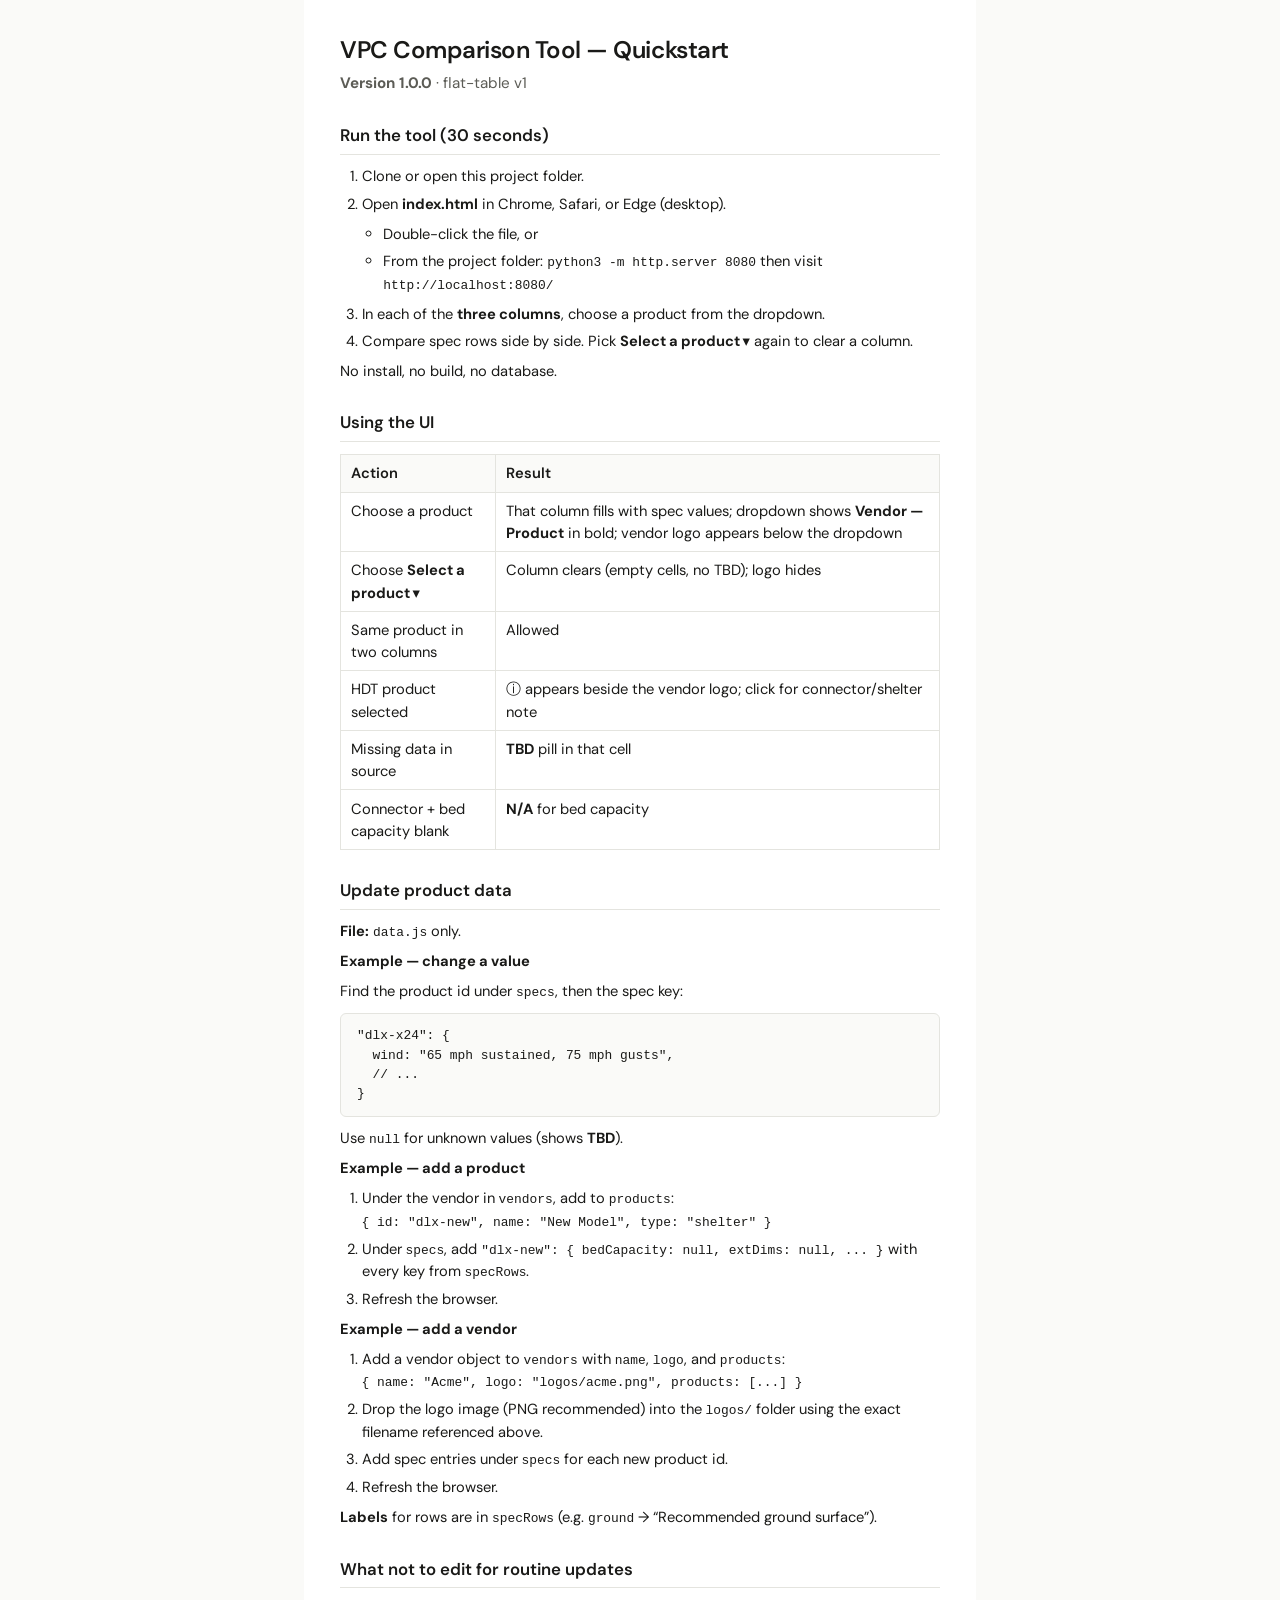
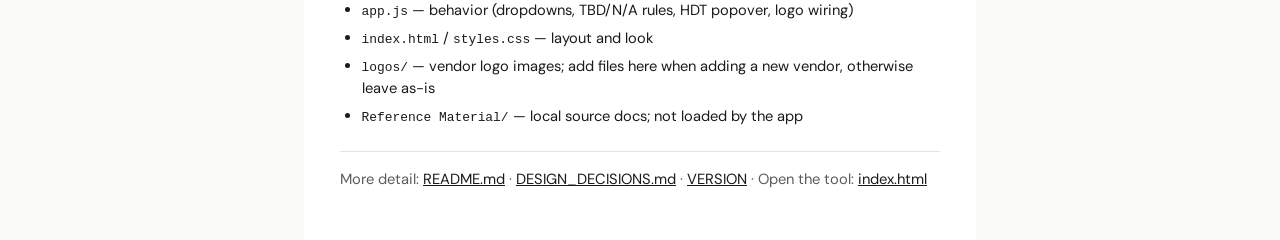
==== QUICKSTART.html @ e8b88504 "Add vendor logos, sticky header, color layering, and full data update - Vendor logos displayed below" ====
<!DOCTYPE html>
<html lang="en">
<head>
  <meta charset="UTF-8">
  <meta name="viewport" content="width=device-width, initial-scale=1.0">
  <title>VPC Comparison Tool — Quickstart</title>
  <link rel="preconnect" href="https://fonts.googleapis.com">
  <link rel="preconnect" href="https://fonts.gstatic.com" crossorigin>
  <link href="https://fonts.googleapis.com/css2?family=DM+Sans:ital,opsz,wght@0,9..40,400;0,9..40,500;0,9..40,600;1,9..40,400&display=swap" rel="stylesheet">
  <style>
    :root {
      --text: #1a1a18;
      --muted: #5c5c56;
      --border: #e4e4df;
      --bg: #fafaf8;
      --surface: #fff;
    }
    * { box-sizing: border-box; }
    body {
      margin: 0;
      font-family: "DM Sans", system-ui, sans-serif;
      font-size: 11pt;
      line-height: 1.5;
      color: var(--text);
      background: var(--bg);
    }
    .doc {
      max-width: 42rem;
      margin: 0 auto;
      padding: 2rem 2.25rem 3rem;
      background: var(--surface);
    }
    h1 {
      margin: 0 0 0.25rem;
      font-size: 1.5rem;
      font-weight: 600;
      letter-spacing: -0.02em;
    }
    .meta {
      margin: 0 0 1.75rem;
      color: var(--muted);
      font-size: 0.95rem;
    }
    h2 {
      margin: 1.75rem 0 0.65rem;
      font-size: 1.05rem;
      font-weight: 600;
      border-bottom: 1px solid var(--border);
      padding-bottom: 0.35rem;
    }
    p { margin: 0.5rem 0; }
    ol, ul { margin: 0.5rem 0; padding-left: 1.35rem; }
    li { margin: 0.35rem 0; }
    table {
      width: 100%;
      border-collapse: collapse;
      margin: 0.75rem 0 1rem;
      font-size: 0.92rem;
    }
    th, td {
      text-align: left;
      vertical-align: top;
      padding: 0.45rem 0.6rem;
      border: 1px solid var(--border);
    }
    th {
      font-weight: 600;
      background: var(--bg);
    }
    code, pre {
      font-family: ui-monospace, "SF Mono", Menlo, monospace;
      font-size: 0.88em;
    }
    pre {
      margin: 0.65rem 0;
      padding: 0.75rem 1rem;
      background: var(--bg);
      border: 1px solid var(--border);
      border-radius: 6px;
      overflow-x: auto;
      white-space: pre-wrap;
    }
    .links {
      margin-top: 1.5rem;
      padding-top: 1rem;
      border-top: 1px solid var(--border);
      font-size: 0.92rem;
      color: var(--muted);
    }
    .links a { color: var(--text); }
    @media print {
      body { background: #fff; }
      .doc {
        max-width: none;
        padding: 0;
        box-shadow: none;
      }
      h2 { break-after: avoid; }
      table, pre { break-inside: avoid; }
    }
  </style>
</head>
<body>
  <article class="doc">
    <h1>VPC Comparison Tool — Quickstart</h1>
    <p class="meta"><strong>Version 1.0.0</strong> · flat-table v1</p>

    <h2>Run the tool (30 seconds)</h2>
    <ol>
      <li>Clone or open this project folder.</li>
      <li>Open <strong>index.html</strong> in Chrome, Safari, or Edge (desktop).
        <ul>
          <li>Double-click the file, or</li>
          <li>From the project folder: <code>python3 -m http.server 8080</code> then visit <code>http://localhost:8080/</code></li>
        </ul>
      </li>
      <li>In each of the <strong>three columns</strong>, choose a product from the dropdown.</li>
      <li>Compare spec rows side by side. Pick <strong>Select a product ▾</strong> again to clear a column.</li>
    </ol>
    <p>No install, no build, no database.</p>

    <h2>Using the UI</h2>
    <table>
      <thead>
        <tr><th>Action</th><th>Result</th></tr>
      </thead>
      <tbody>
        <tr>
          <td>Choose a product</td>
          <td>That column fills with spec values; dropdown shows <strong>Vendor — Product</strong> in bold; vendor logo appears below the dropdown</td>
        </tr>
        <tr>
          <td>Choose <strong>Select a product ▾</strong></td>
          <td>Column clears (empty cells, no TBD); logo hides</td>
        </tr>
        <tr>
          <td>Same product in two columns</td>
          <td>Allowed</td>
        </tr>
        <tr>
          <td>HDT product selected</td>
          <td>ⓘ appears beside the vendor logo; click for connector/shelter note</td>
        </tr>
        <tr>
          <td>Missing data in source</td>
          <td><strong>TBD</strong> pill in that cell</td>
        </tr>
        <tr>
          <td>Connector + bed capacity blank</td>
          <td><strong>N/A</strong> for bed capacity</td>
        </tr>
      </tbody>
    </table>

    <h2>Update product data</h2>
    <p><strong>File:</strong> <code>data.js</code> only.</p>
    <p><strong>Example — change a value</strong></p>
    <p>Find the product id under <code>specs</code>, then the spec key:</p>
    <pre>"dlx-x24": {
  wind: "65 mph sustained, 75 mph gusts",
  // ...
}</pre>
    <p>Use <code>null</code> for unknown values (shows <strong>TBD</strong>).</p>
    <p><strong>Example — add a product</strong></p>
    <ol>
      <li>Under the vendor in <code>vendors</code>, add to <code>products</code>:<br>
        <code>{ id: "dlx-new", name: "New Model", type: "shelter" }</code></li>
      <li>Under <code>specs</code>, add <code>"dlx-new": { bedCapacity: null, extDims: null, ... }</code> with every key from <code>specRows</code>.</li>
      <li>Refresh the browser.</li>
    </ol>
    <p><strong>Example — add a vendor</strong></p>
    <ol>
      <li>Add a vendor object to <code>vendors</code> with <code>name</code>, <code>logo</code>, and <code>products</code>:<br>
        <code>{ name: "Acme", logo: "logos/acme.png", products: [...] }</code></li>
      <li>Drop the logo image (PNG recommended) into the <code>logos/</code> folder using the exact filename referenced above.</li>
      <li>Add spec entries under <code>specs</code> for each new product id.</li>
      <li>Refresh the browser.</li>
    </ol>
    <p><strong>Labels</strong> for rows are in <code>specRows</code> (e.g. <code>ground</code> → “Recommended ground surface”).</p>

    <h2>What not to edit for routine updates</h2>
    <ul>
      <li><code>app.js</code> — behavior (dropdowns, TBD/N/A rules, HDT popover, logo wiring)</li>
      <li><code>index.html</code> / <code>styles.css</code> — layout and look</li>
      <li><code>logos/</code> — vendor logo images; add files here when adding a new vendor, otherwise leave as-is</li>
      <li><code>Reference Material/</code> — local source docs; not loaded by the app</li>
    </ul>

    <p class="links">
      More detail: <a href="README.md">README.md</a> ·
      <a href="DESIGN_DECISIONS.md">DESIGN_DECISIONS.md</a> ·
      <a href="VERSION">VERSION</a> ·
      Open the tool: <a href="index.html">index.html</a>
    </p>
  </article>
</body>
</html>
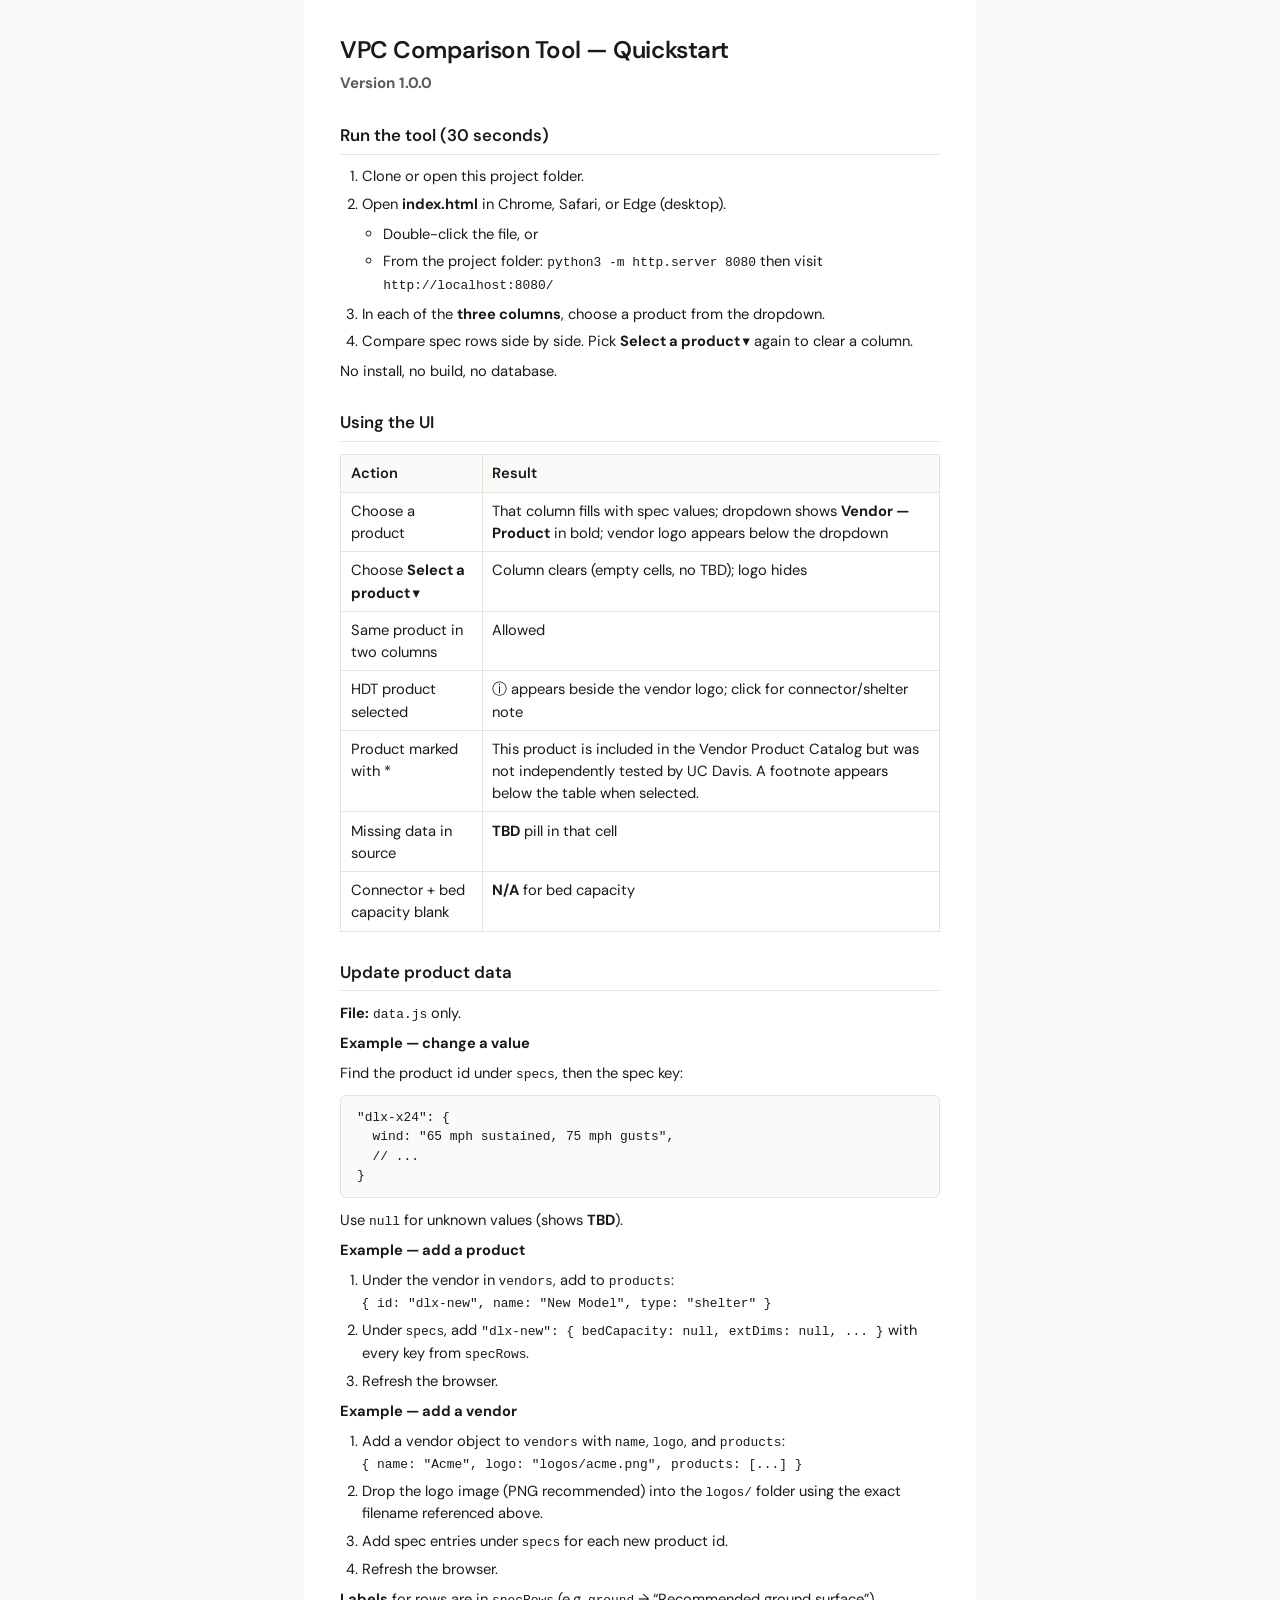
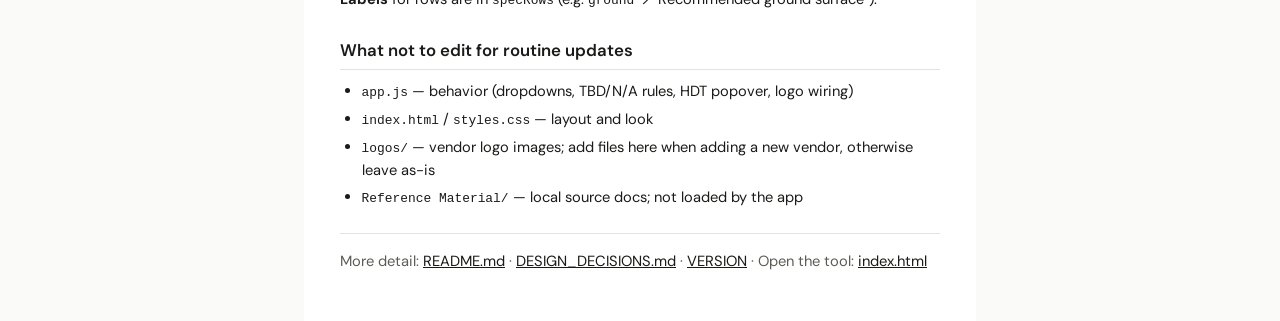
==== commit 5b798141: "Add untested product asterisk, update quickstart and readme for v1.0.0 - Untested DLX products (ASAP" ====
--- a/QUICKSTART.html
+++ b/QUICKSTART.html
@@ -103,7 +103,7 @@
 <body>
   <article class="doc">
     <h1>VPC Comparison Tool — Quickstart</h1>
-    <p class="meta"><strong>Version 1.0.0</strong> · flat-table v1</p>
+    <p class="meta"><strong>Version 1.0.0</strong></p>
 
     <h2>Run the tool (30 seconds)</h2>
     <ol>
@@ -140,6 +140,10 @@
         <tr>
           <td>HDT product selected</td>
           <td>ⓘ appears beside the vendor logo; click for connector/shelter note</td>
+        </tr>
+        <tr>
+          <td>Product marked with *</td>
+          <td>This product is included in the Vendor Product Catalog but was not independently tested by UC Davis. A footnote appears below the table when selected.</td>
         </tr>
         <tr>
           <td>Missing data in source</td>
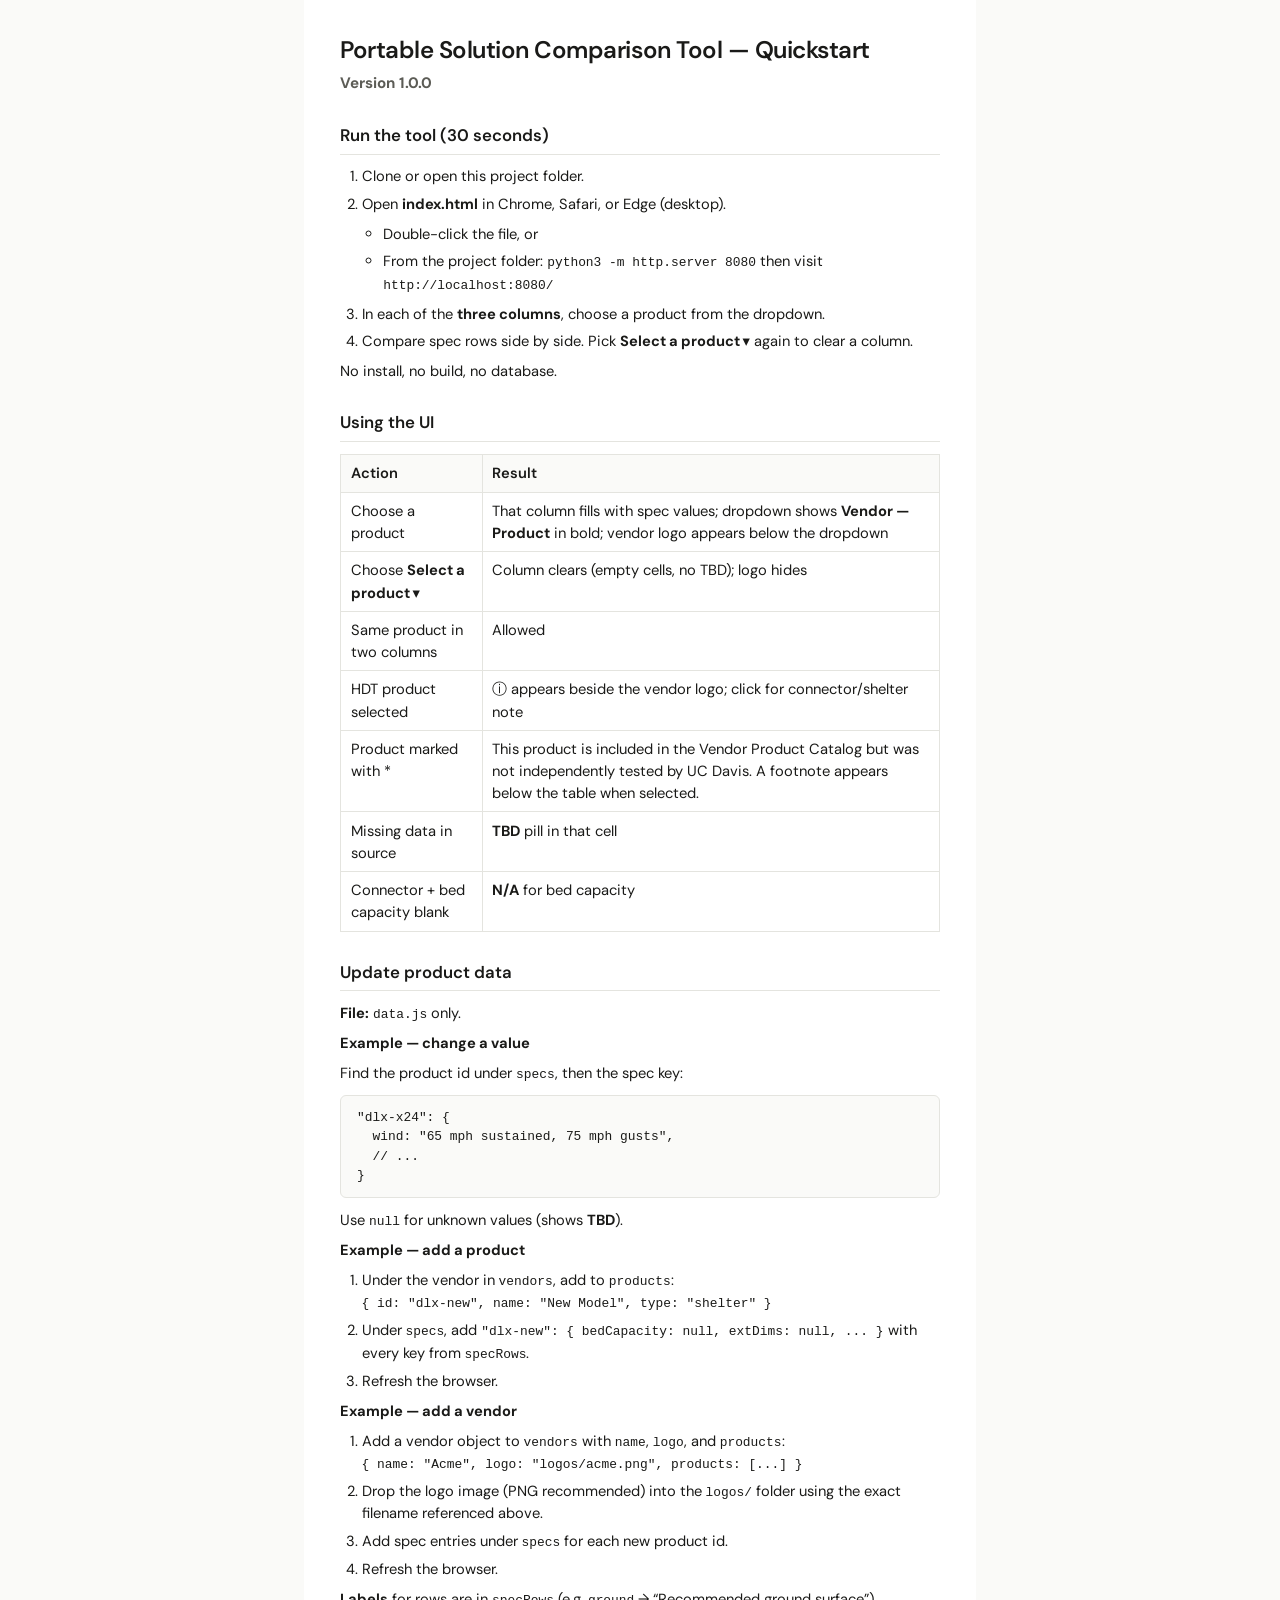
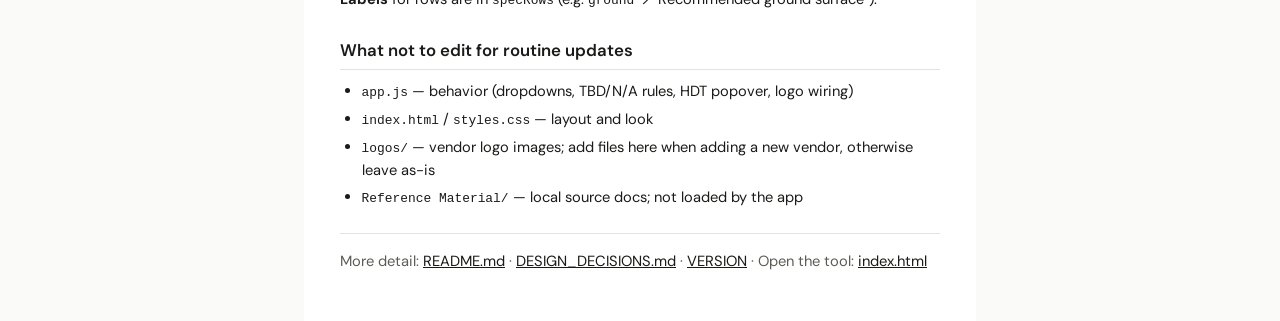
==== commit fdc29968: "Rename display name to Portable Solution Comparison Tool Display name updated across header, title, " ====
--- a/QUICKSTART.html
+++ b/QUICKSTART.html
@@ -3,7 +3,7 @@
 <head>
   <meta charset="UTF-8">
   <meta name="viewport" content="width=device-width, initial-scale=1.0">
-  <title>VPC Comparison Tool — Quickstart</title>
+  <title>Portable Solution Comparison Tool — Quickstart</title>
   <link rel="preconnect" href="https://fonts.googleapis.com">
   <link rel="preconnect" href="https://fonts.gstatic.com" crossorigin>
   <link href="https://fonts.googleapis.com/css2?family=DM+Sans:ital,opsz,wght@0,9..40,400;0,9..40,500;0,9..40,600;1,9..40,400&display=swap" rel="stylesheet">
@@ -102,7 +102,7 @@
 </head>
 <body>
   <article class="doc">
-    <h1>VPC Comparison Tool — Quickstart</h1>
+    <h1>Portable Solution Comparison Tool — Quickstart</h1>
     <p class="meta"><strong>Version 1.0.0</strong></p>
 
     <h2>Run the tool (30 seconds)</h2>
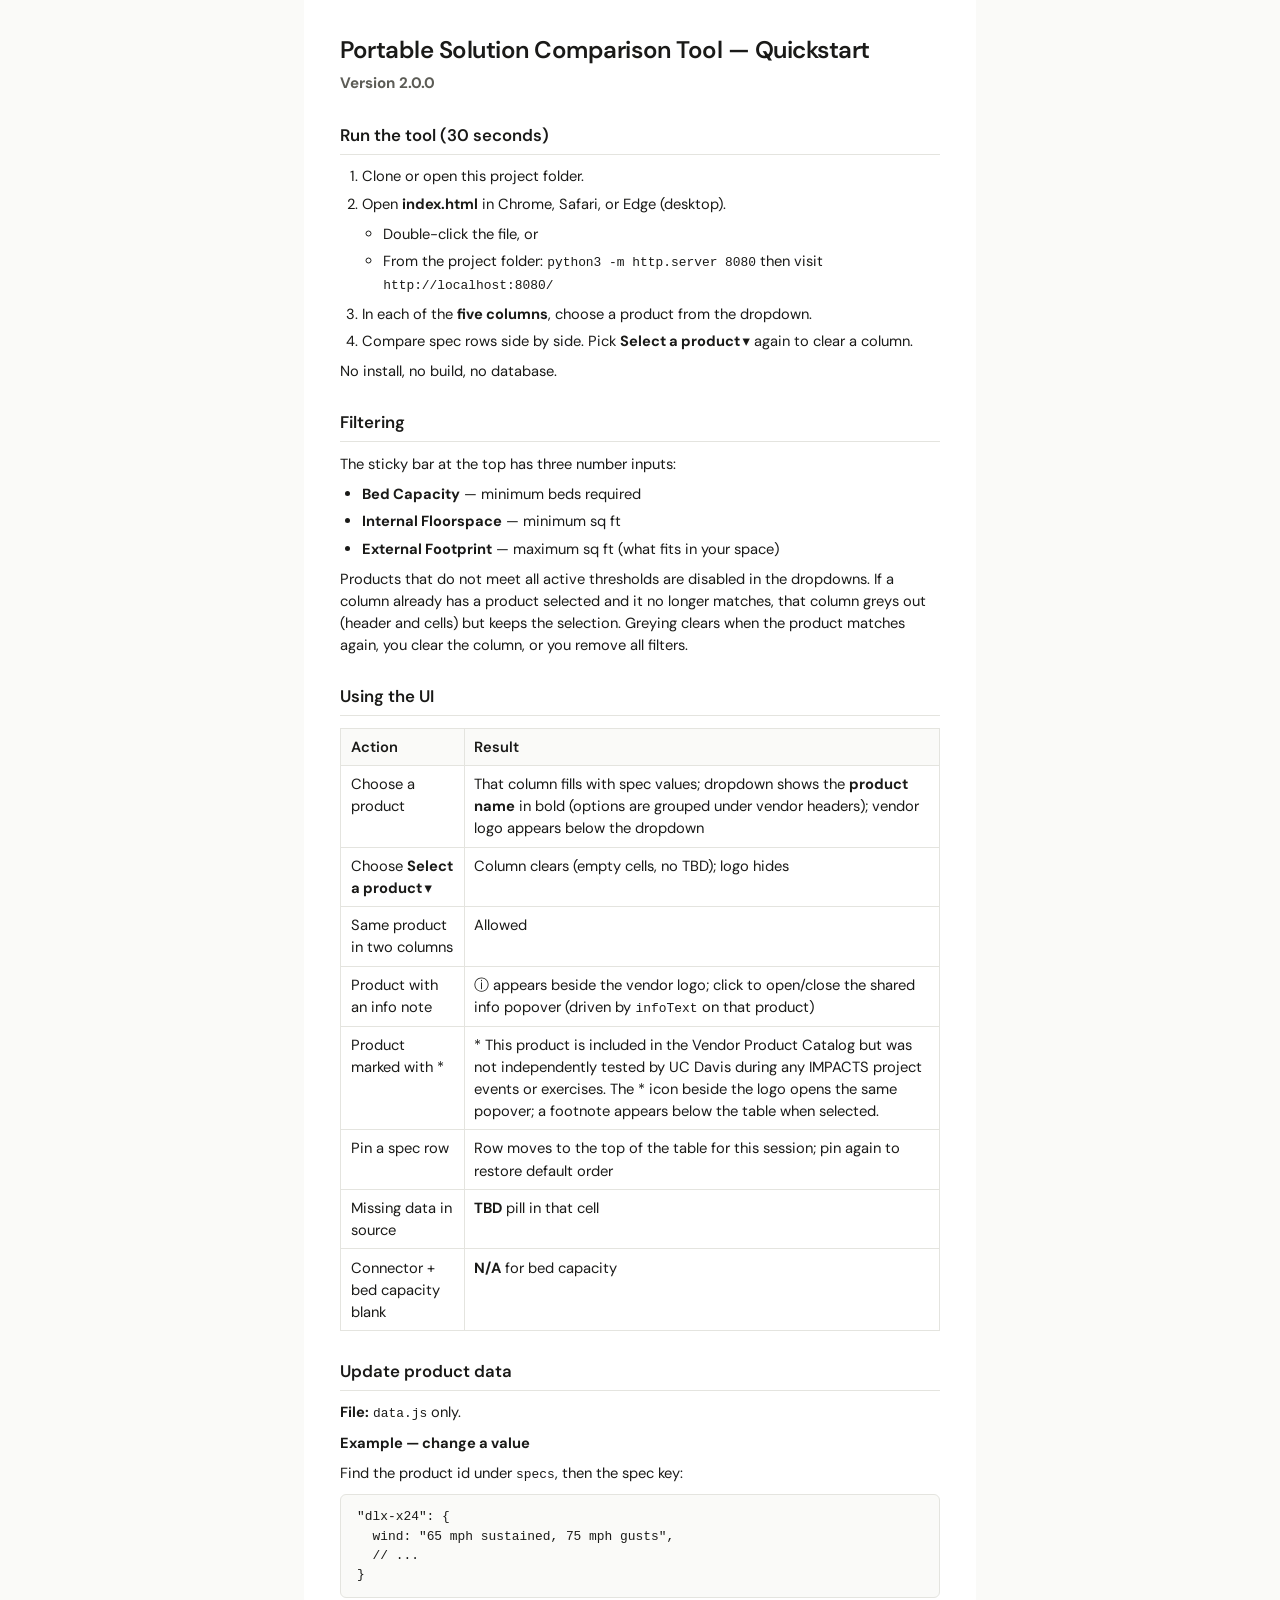
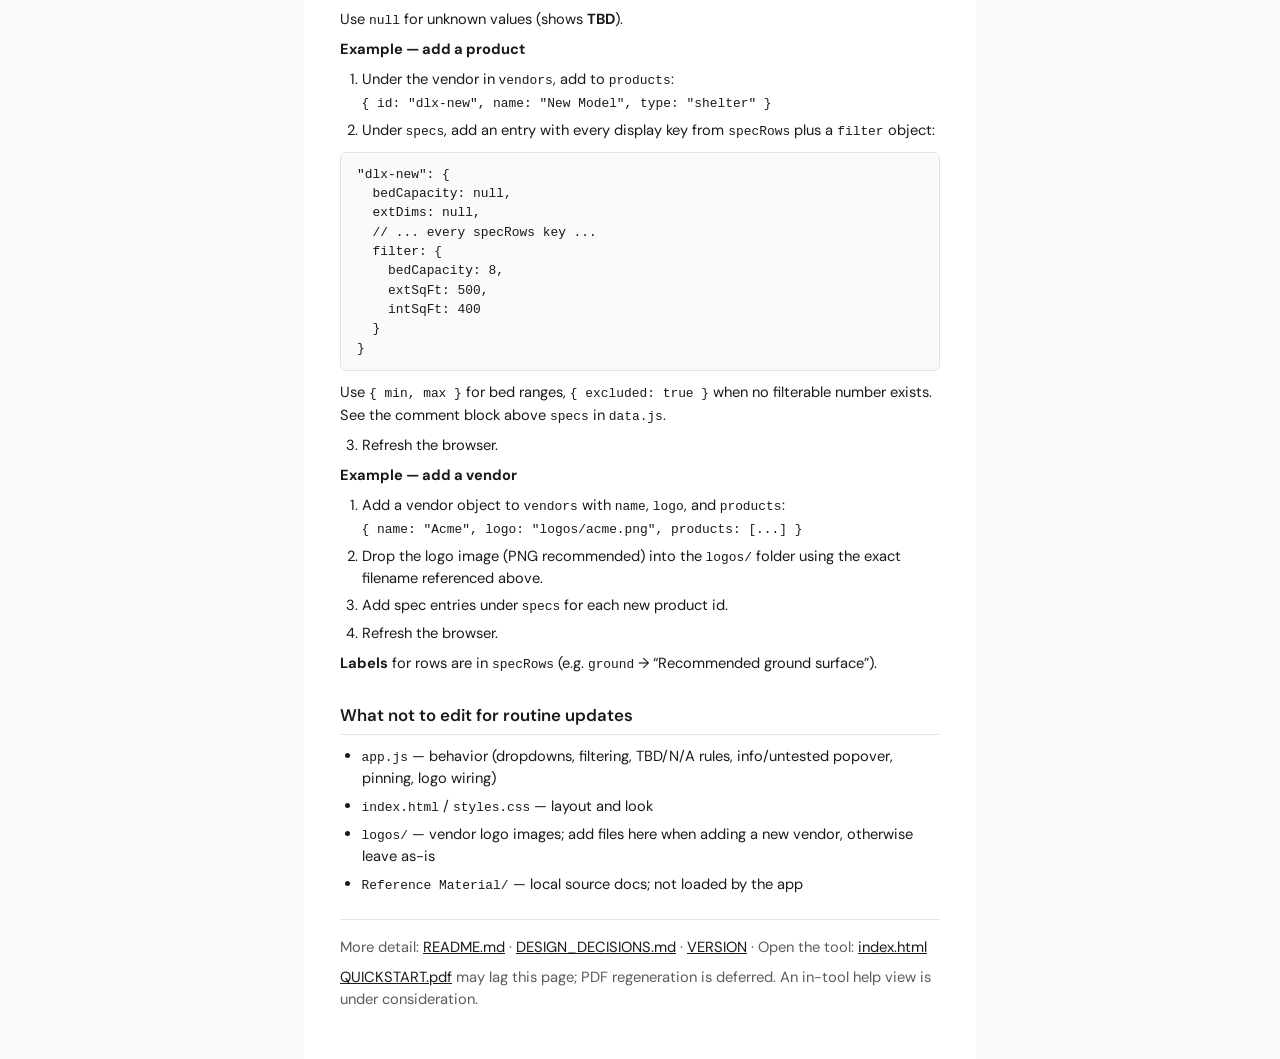
==== commit f85b6c23: "Update docs for v2.0.0: filtering, 5 columns, current behavior Bring README, DESIGN_DECISIONS, and Q" ====
--- a/QUICKSTART.html
+++ b/QUICKSTART.html
@@ -103,7 +103,7 @@
 <body>
   <article class="doc">
     <h1>Portable Solution Comparison Tool — Quickstart</h1>
-    <p class="meta"><strong>Version 1.0.0</strong></p>
+    <p class="meta"><strong>Version 2.0.0</strong></p>
 
     <h2>Run the tool (30 seconds)</h2>
     <ol>
@@ -114,10 +114,19 @@
           <li>From the project folder: <code>python3 -m http.server 8080</code> then visit <code>http://localhost:8080/</code></li>
         </ul>
       </li>
-      <li>In each of the <strong>three columns</strong>, choose a product from the dropdown.</li>
+      <li>In each of the <strong>five columns</strong>, choose a product from the dropdown.</li>
       <li>Compare spec rows side by side. Pick <strong>Select a product ▾</strong> again to clear a column.</li>
     </ol>
     <p>No install, no build, no database.</p>
+
+    <h2>Filtering</h2>
+    <p>The sticky bar at the top has three number inputs:</p>
+    <ul>
+      <li><strong>Bed Capacity</strong> — minimum beds required</li>
+      <li><strong>Internal Floorspace</strong> — minimum sq ft</li>
+      <li><strong>External Footprint</strong> — maximum sq ft (what fits in your space)</li>
+    </ul>
+    <p>Products that do not meet all active thresholds are disabled in the dropdowns. If a column already has a product selected and it no longer matches, that column greys out (header and cells) but keeps the selection. Greying clears when the product matches again, you clear the column, or you remove all filters.</p>
 
     <h2>Using the UI</h2>
     <table>
@@ -127,7 +136,7 @@
       <tbody>
         <tr>
           <td>Choose a product</td>
-          <td>That column fills with spec values; dropdown shows <strong>Vendor — Product</strong> in bold; vendor logo appears below the dropdown</td>
+          <td>That column fills with spec values; dropdown shows the <strong>product name</strong> in bold (options are grouped under vendor headers); vendor logo appears below the dropdown</td>
         </tr>
         <tr>
           <td>Choose <strong>Select a product ▾</strong></td>
@@ -138,12 +147,16 @@
           <td>Allowed</td>
         </tr>
         <tr>
-          <td>HDT product selected</td>
-          <td>ⓘ appears beside the vendor logo; click for connector/shelter note</td>
+          <td>Product with an info note</td>
+          <td>ⓘ appears beside the vendor logo; click to open/close the shared info popover (driven by <code>infoText</code> on that product)</td>
         </tr>
         <tr>
           <td>Product marked with *</td>
-          <td>This product is included in the Vendor Product Catalog but was not independently tested by UC Davis. A footnote appears below the table when selected.</td>
+          <td>* This product is included in the Vendor Product Catalog but was not independently tested by UC Davis during any IMPACTS project events or exercises. The * icon beside the logo opens the same popover; a footnote appears below the table when selected.</td>
+        </tr>
+        <tr>
+          <td>Pin a spec row</td>
+          <td>Row moves to the top of the table for this session; pin again to restore default order</td>
         </tr>
         <tr>
           <td>Missing data in source</td>
@@ -169,7 +182,20 @@
     <ol>
       <li>Under the vendor in <code>vendors</code>, add to <code>products</code>:<br>
         <code>{ id: "dlx-new", name: "New Model", type: "shelter" }</code></li>
-      <li>Under <code>specs</code>, add <code>"dlx-new": { bedCapacity: null, extDims: null, ... }</code> with every key from <code>specRows</code>.</li>
+      <li>Under <code>specs</code>, add an entry with every display key from <code>specRows</code> plus a <code>filter</code> object:</li>
+    </ol>
+    <pre>"dlx-new": {
+  bedCapacity: null,
+  extDims: null,
+  // ... every specRows key ...
+  filter: {
+    bedCapacity: 8,
+    extSqFt: 500,
+    intSqFt: 400
+  }
+}</pre>
+    <p>Use <code>{ min, max }</code> for bed ranges, <code>{ excluded: true }</code> when no filterable number exists. See the comment block above <code>specs</code> in <code>data.js</code>.</p>
+    <ol start="3">
       <li>Refresh the browser.</li>
     </ol>
     <p><strong>Example — add a vendor</strong></p>
@@ -184,7 +210,7 @@
 
     <h2>What not to edit for routine updates</h2>
     <ul>
-      <li><code>app.js</code> — behavior (dropdowns, TBD/N/A rules, HDT popover, logo wiring)</li>
+      <li><code>app.js</code> — behavior (dropdowns, filtering, TBD/N/A rules, info/untested popover, pinning, logo wiring)</li>
       <li><code>index.html</code> / <code>styles.css</code> — layout and look</li>
       <li><code>logos/</code> — vendor logo images; add files here when adding a new vendor, otherwise leave as-is</li>
       <li><code>Reference Material/</code> — local source docs; not loaded by the app</li>
@@ -194,7 +220,8 @@
       More detail: <a href="README.md">README.md</a> ·
       <a href="DESIGN_DECISIONS.md">DESIGN_DECISIONS.md</a> ·
       <a href="VERSION">VERSION</a> ·
-      Open the tool: <a href="index.html">index.html</a>
+      Open the tool: <a href="index.html">index.html</a><br>
+      <span style="margin-top:0.5rem;display:inline-block"><a href="QUICKSTART.pdf">QUICKSTART.pdf</a> may lag this page; PDF regeneration is deferred. An in-tool help view is under consideration.</span>
     </p>
   </article>
 </body>
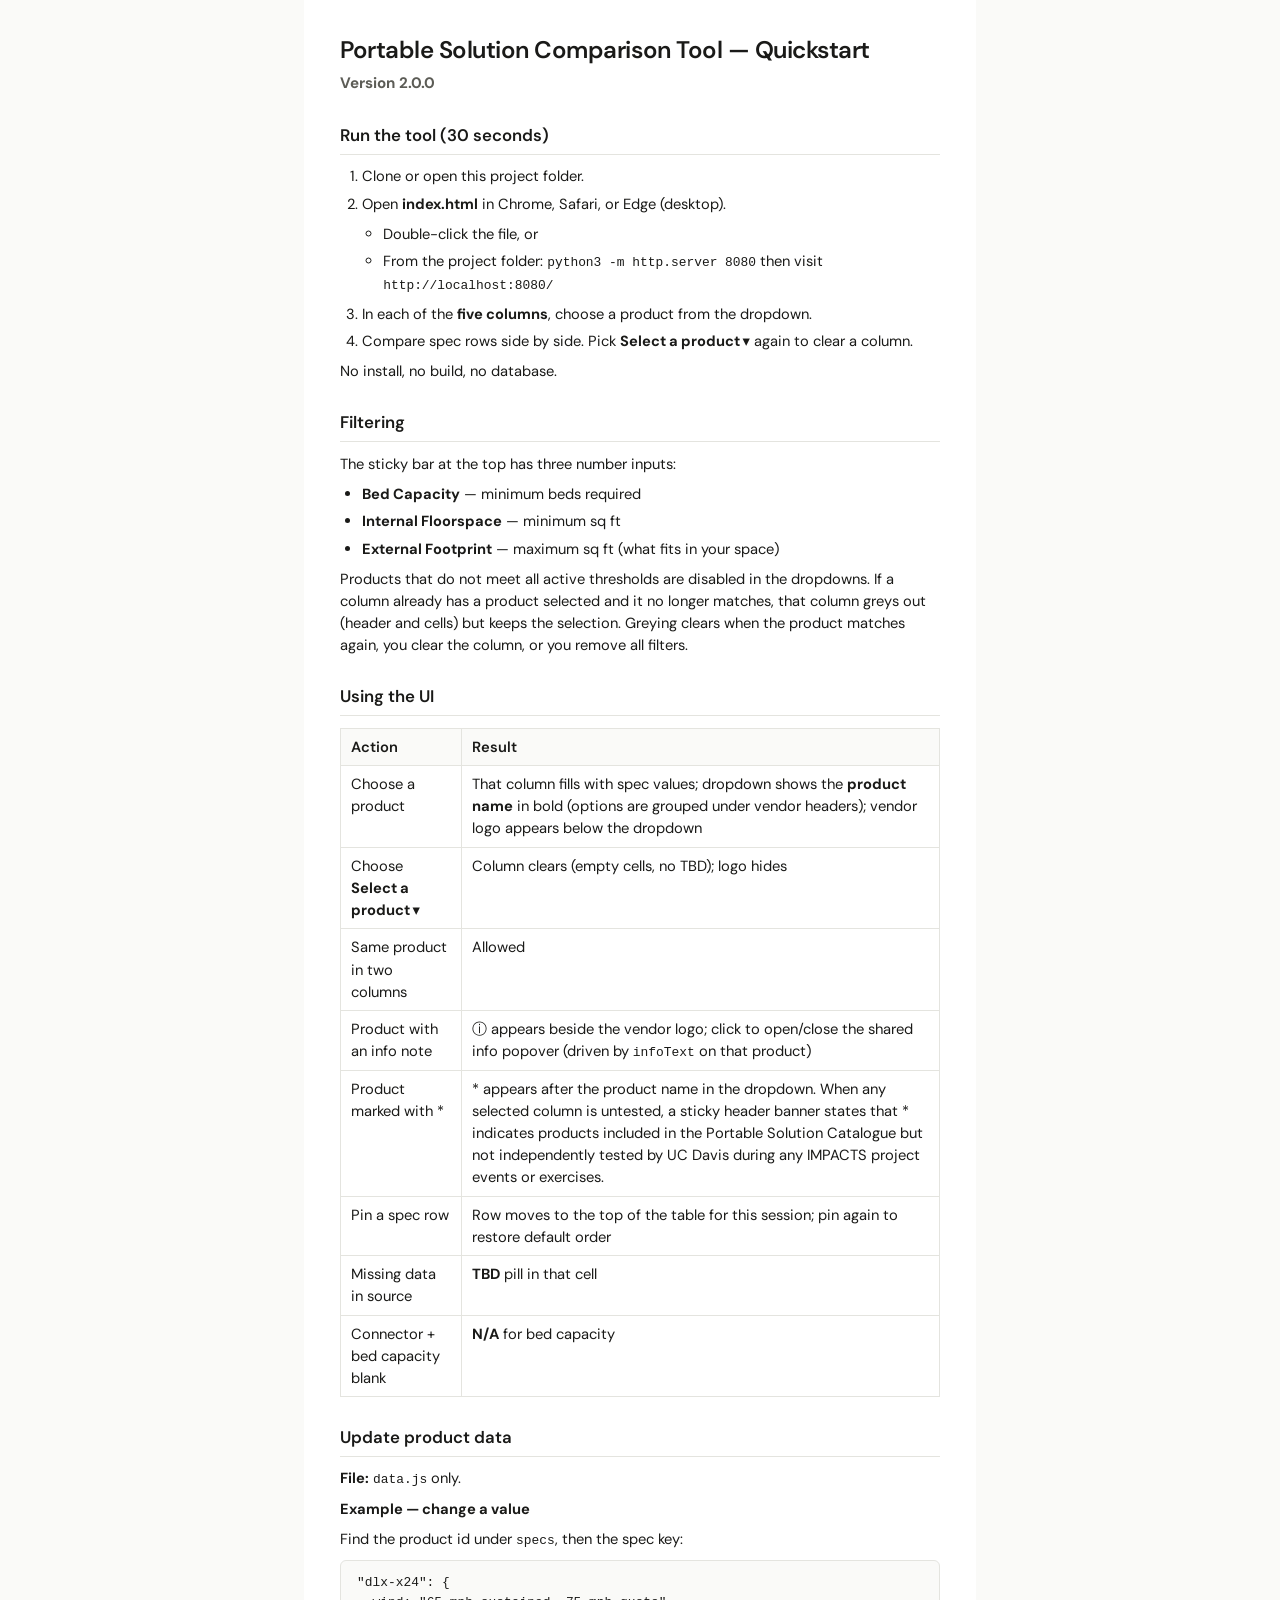
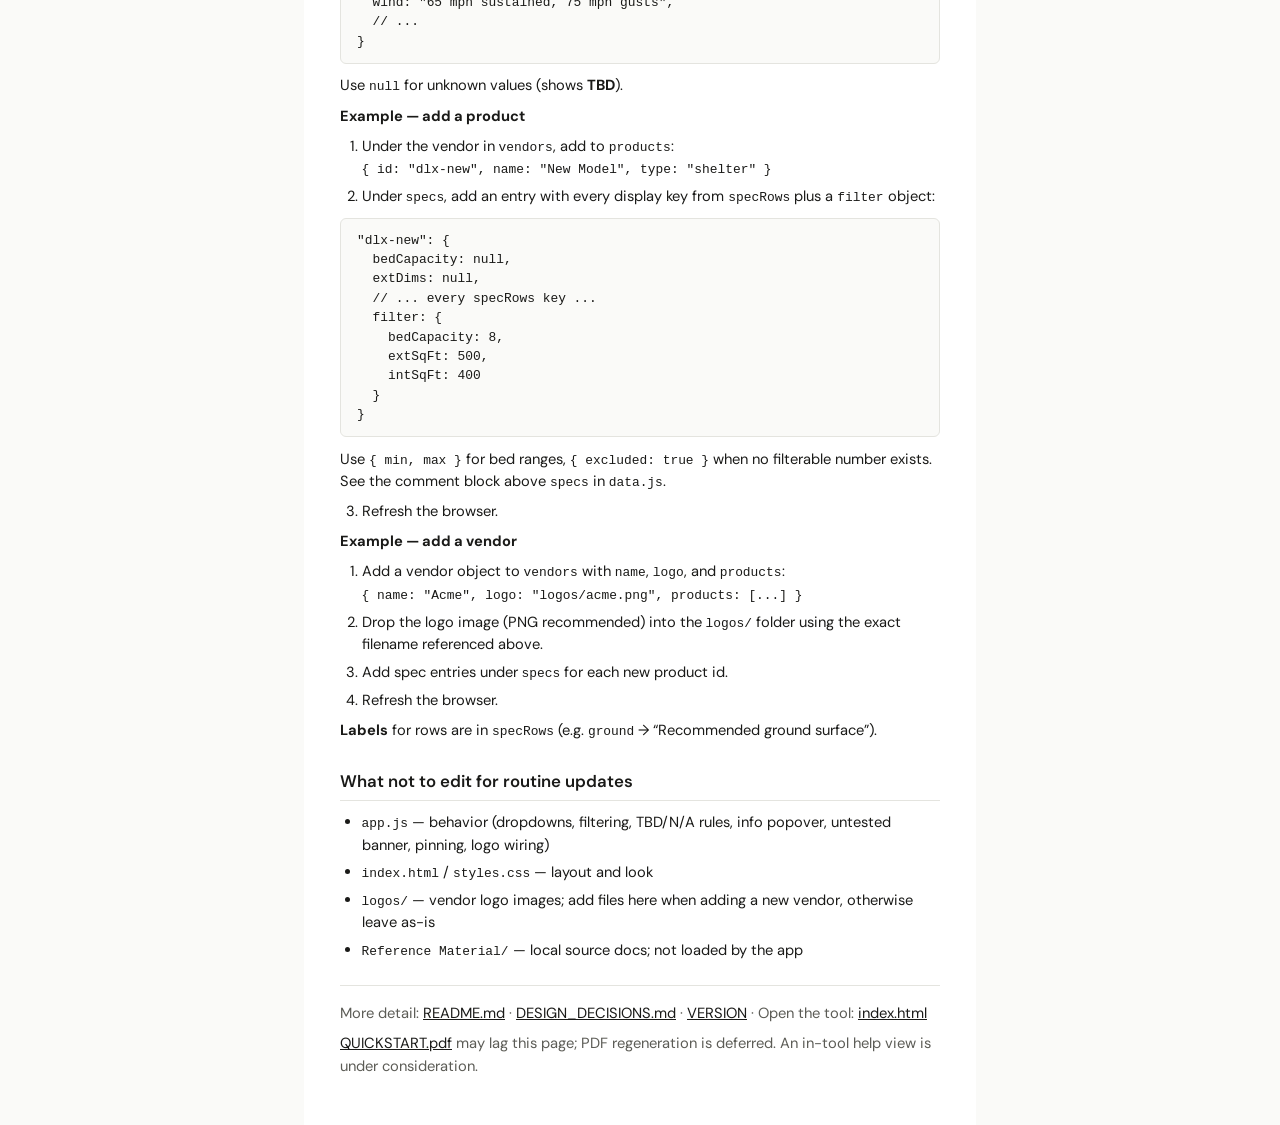
==== commit f4087d28: "Add hard-sided vendors and DLX X-8; overhaul untested-product indicator Adds Craftsmen, FORTS, and W" ====
--- a/QUICKSTART.html
+++ b/QUICKSTART.html
@@ -152,7 +152,7 @@
         </tr>
         <tr>
           <td>Product marked with *</td>
-          <td>* This product is included in the Vendor Product Catalog but was not independently tested by UC Davis during any IMPACTS project events or exercises. The * icon beside the logo opens the same popover; a footnote appears below the table when selected.</td>
+          <td>* appears after the product name in the dropdown. When any selected column is untested, a sticky header banner states that * indicates products included in the Portable Solution Catalogue but not independently tested by UC Davis during any IMPACTS project events or exercises.</td>
         </tr>
         <tr>
           <td>Pin a spec row</td>
@@ -210,7 +210,7 @@
 
     <h2>What not to edit for routine updates</h2>
     <ul>
-      <li><code>app.js</code> — behavior (dropdowns, filtering, TBD/N/A rules, info/untested popover, pinning, logo wiring)</li>
+      <li><code>app.js</code> — behavior (dropdowns, filtering, TBD/N/A rules, info popover, untested banner, pinning, logo wiring)</li>
       <li><code>index.html</code> / <code>styles.css</code> — layout and look</li>
       <li><code>logos/</code> — vendor logo images; add files here when adding a new vendor, otherwise leave as-is</li>
       <li><code>Reference Material/</code> — local source docs; not loaded by the app</li>
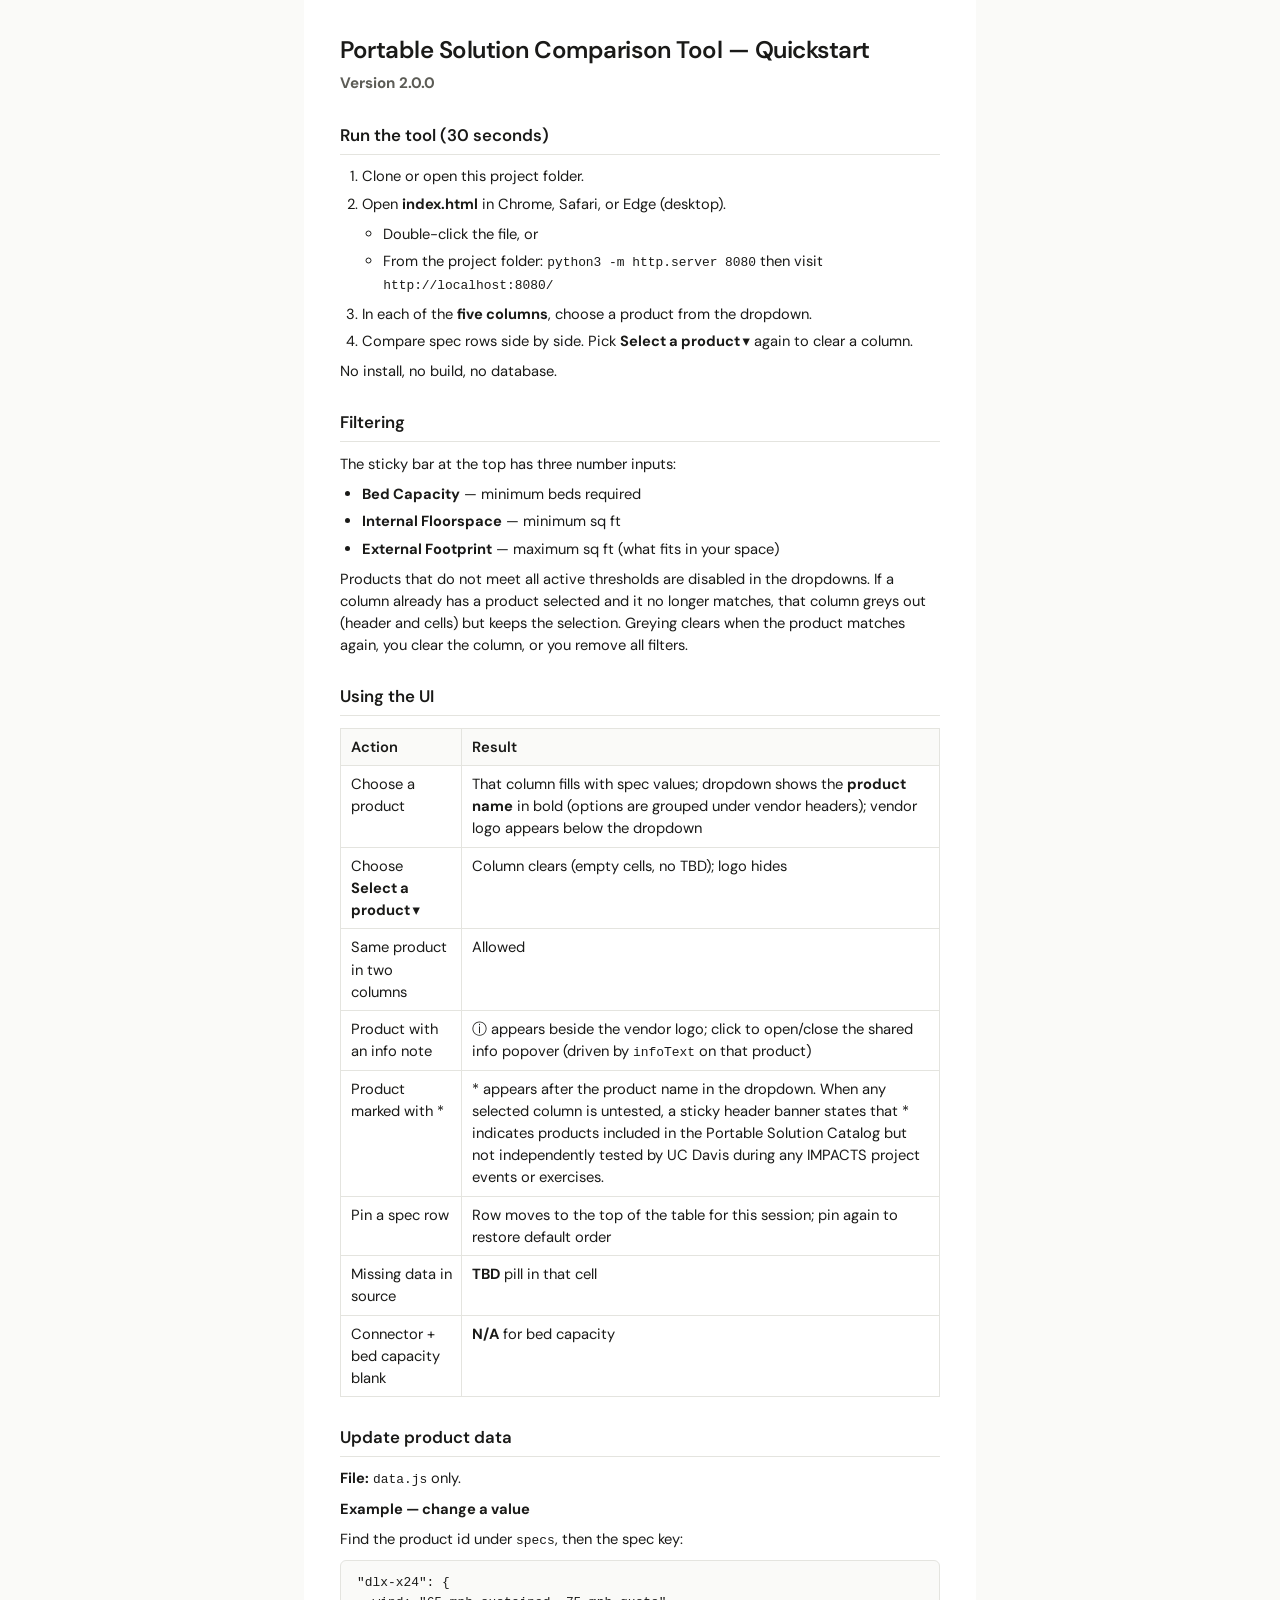
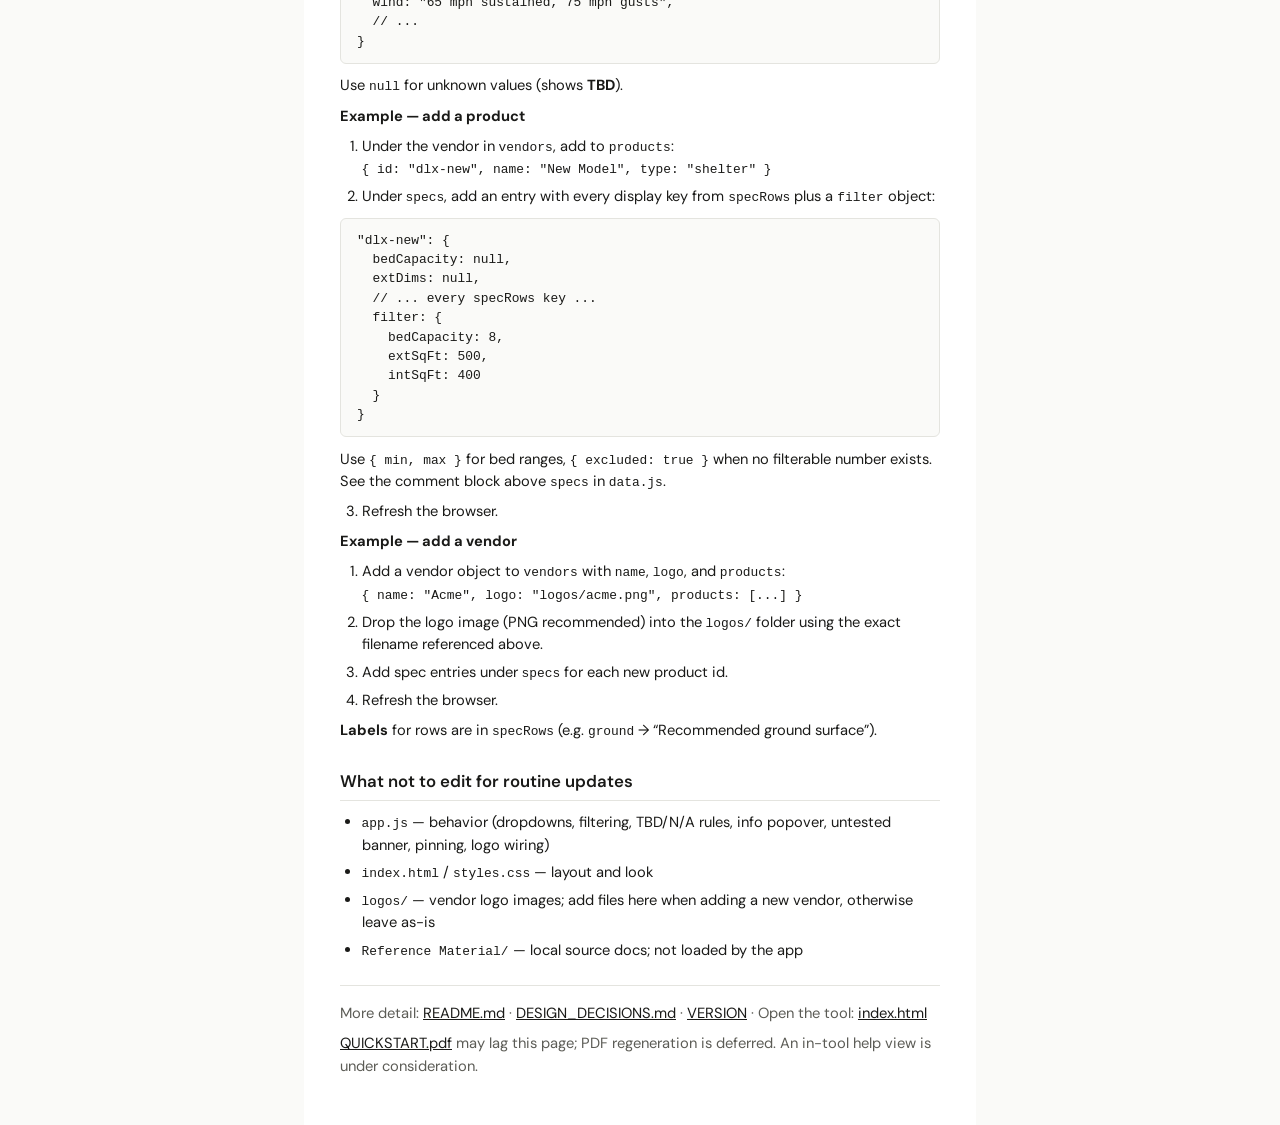
==== commit 7c5d9d22: "Correct Portable Solution Catalogue to Catalog to match source document The PSC source documents the" ====
--- a/QUICKSTART.html
+++ b/QUICKSTART.html
@@ -152,7 +152,7 @@
         </tr>
         <tr>
           <td>Product marked with *</td>
-          <td>* appears after the product name in the dropdown. When any selected column is untested, a sticky header banner states that * indicates products included in the Portable Solution Catalogue but not independently tested by UC Davis during any IMPACTS project events or exercises.</td>
+          <td>* appears after the product name in the dropdown. When any selected column is untested, a sticky header banner states that * indicates products included in the Portable Solution Catalog but not independently tested by UC Davis during any IMPACTS project events or exercises.</td>
         </tr>
         <tr>
           <td>Pin a spec row</td>
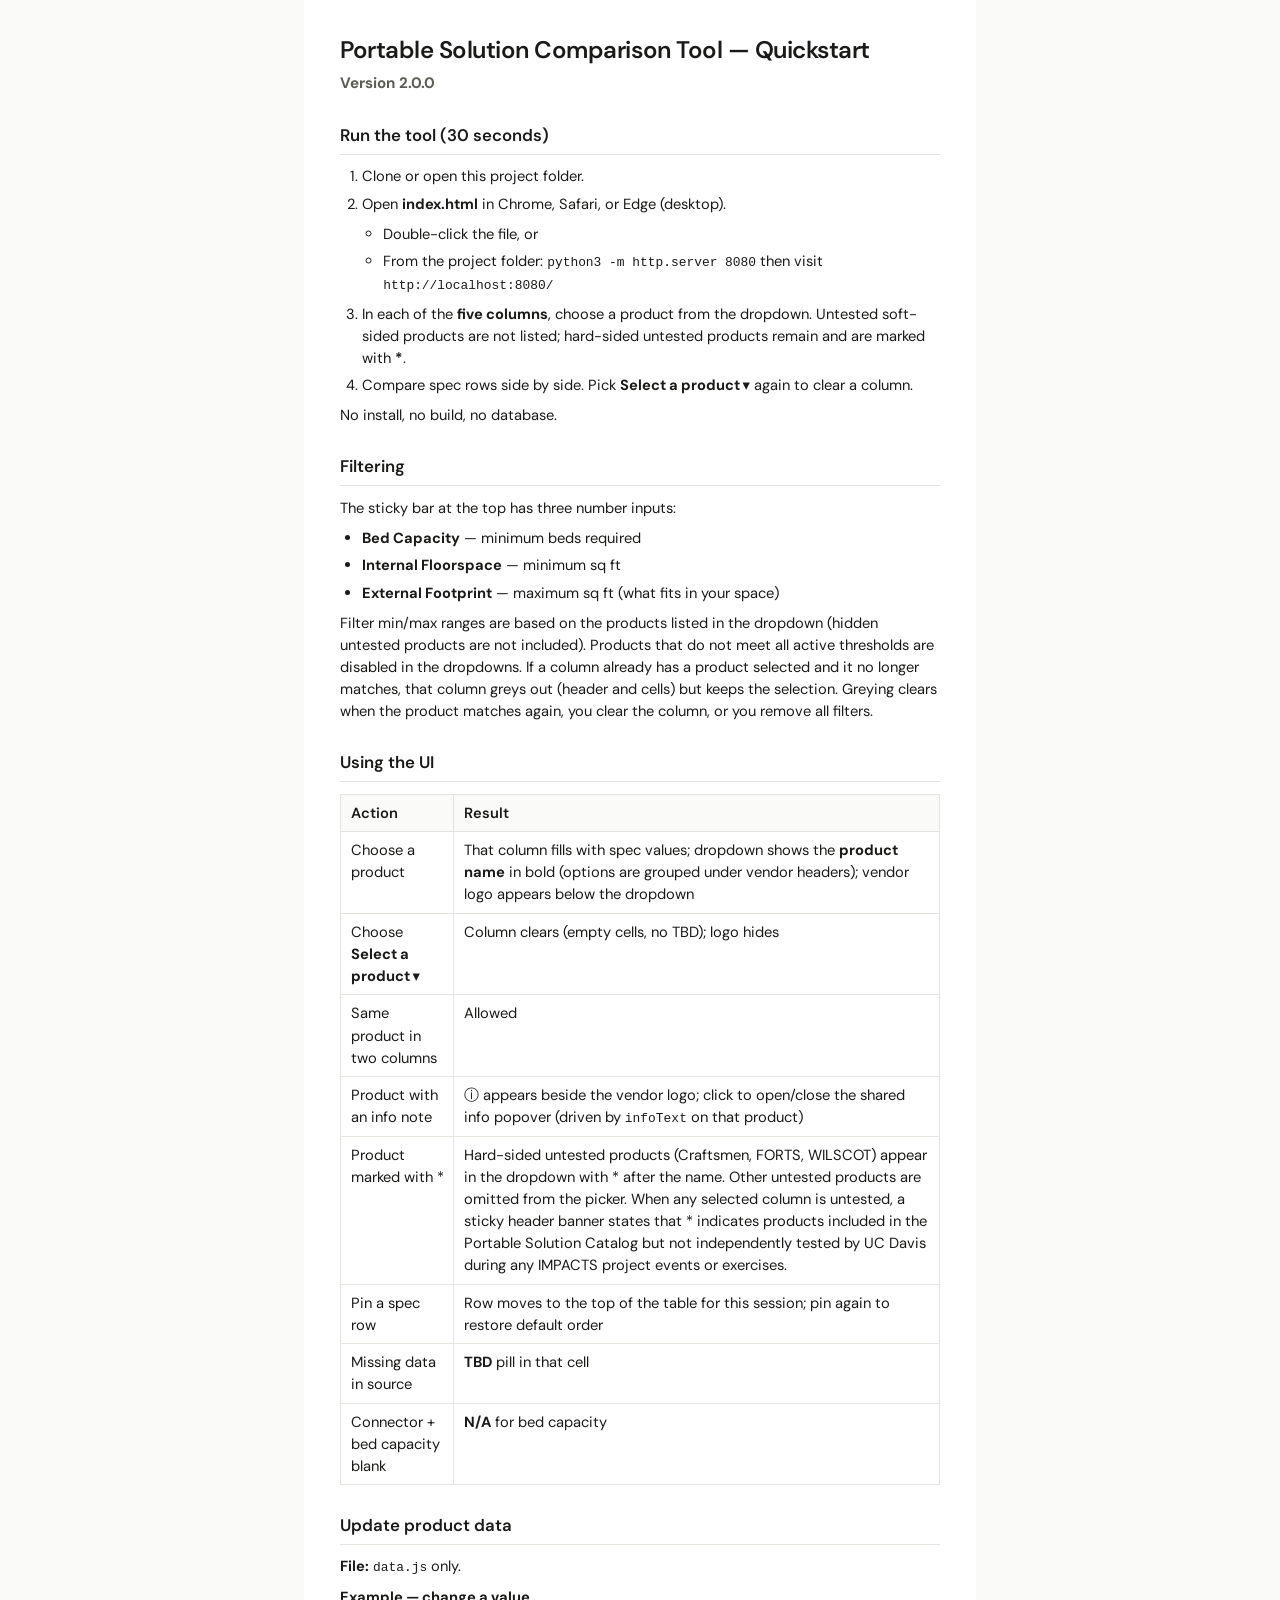
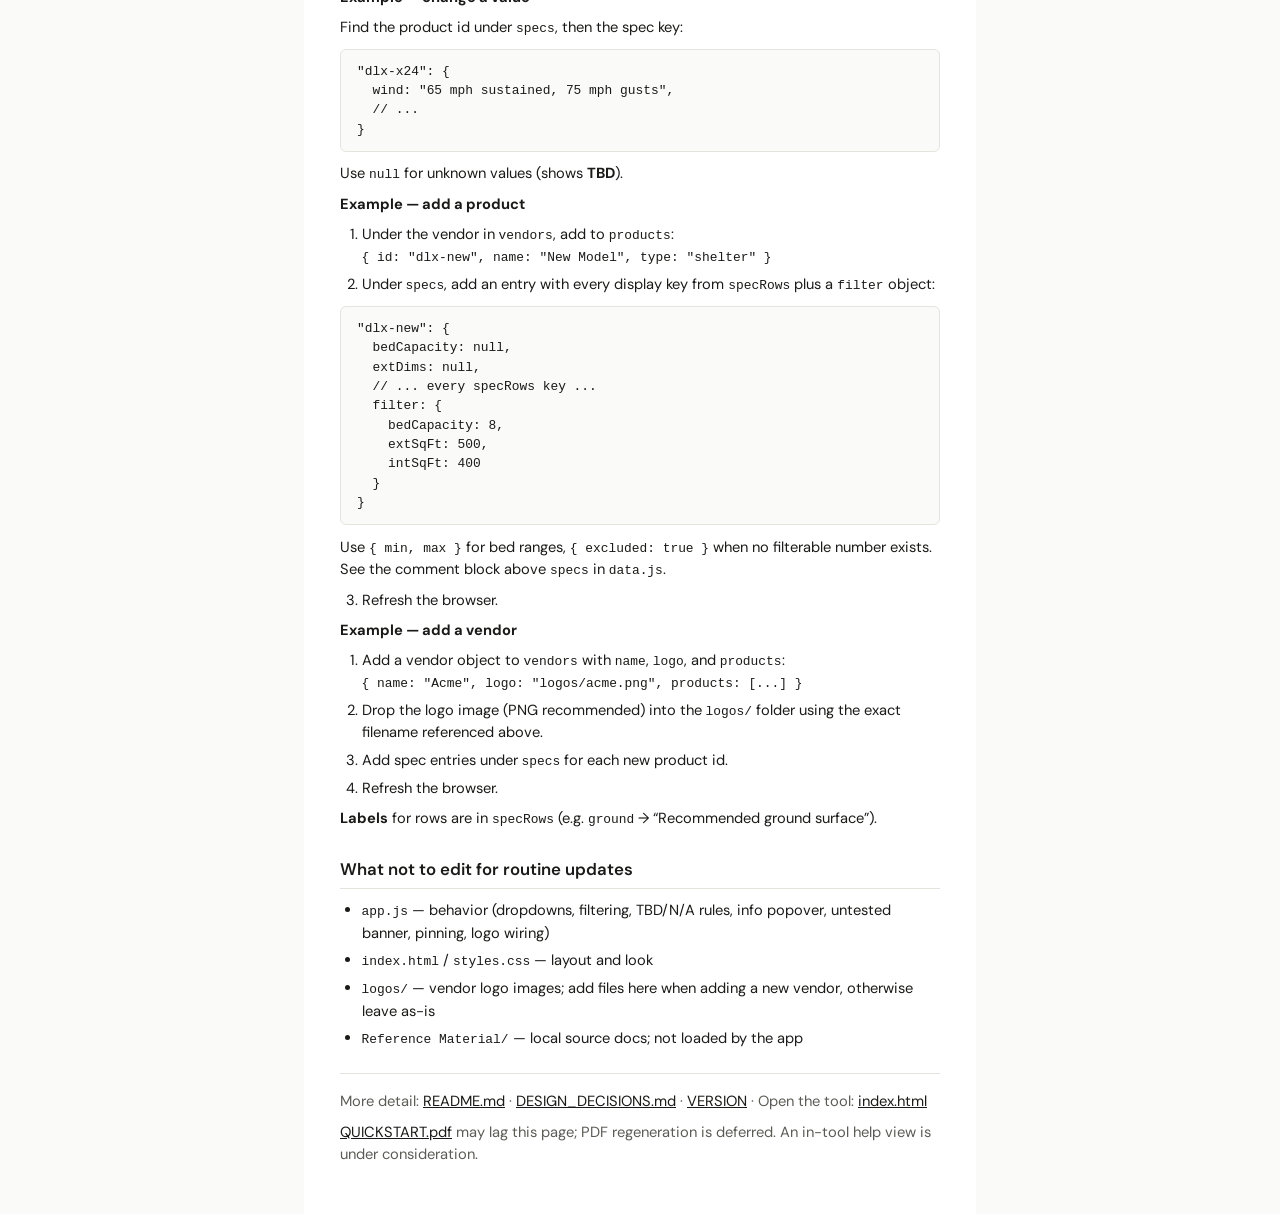
==== commit 2fe337b9: "Hide untested products from picker except hard-sided vendors Products with tested: false are now omi" ====
--- a/QUICKSTART.html
+++ b/QUICKSTART.html
@@ -114,7 +114,7 @@
           <li>From the project folder: <code>python3 -m http.server 8080</code> then visit <code>http://localhost:8080/</code></li>
         </ul>
       </li>
-      <li>In each of the <strong>five columns</strong>, choose a product from the dropdown.</li>
+      <li>In each of the <strong>five columns</strong>, choose a product from the dropdown. Untested soft-sided products are not listed; hard-sided untested products remain and are marked with <strong>*</strong>.</li>
       <li>Compare spec rows side by side. Pick <strong>Select a product ▾</strong> again to clear a column.</li>
     </ol>
     <p>No install, no build, no database.</p>
@@ -126,7 +126,7 @@
       <li><strong>Internal Floorspace</strong> — minimum sq ft</li>
       <li><strong>External Footprint</strong> — maximum sq ft (what fits in your space)</li>
     </ul>
-    <p>Products that do not meet all active thresholds are disabled in the dropdowns. If a column already has a product selected and it no longer matches, that column greys out (header and cells) but keeps the selection. Greying clears when the product matches again, you clear the column, or you remove all filters.</p>
+    <p>Filter min/max ranges are based on the products listed in the dropdown (hidden untested products are not included). Products that do not meet all active thresholds are disabled in the dropdowns. If a column already has a product selected and it no longer matches, that column greys out (header and cells) but keeps the selection. Greying clears when the product matches again, you clear the column, or you remove all filters.</p>
 
     <h2>Using the UI</h2>
     <table>
@@ -152,7 +152,7 @@
         </tr>
         <tr>
           <td>Product marked with *</td>
-          <td>* appears after the product name in the dropdown. When any selected column is untested, a sticky header banner states that * indicates products included in the Portable Solution Catalog but not independently tested by UC Davis during any IMPACTS project events or exercises.</td>
+          <td>Hard-sided untested products (Craftsmen, FORTS, WILSCOT) appear in the dropdown with * after the name. Other untested products are omitted from the picker. When any selected column is untested, a sticky header banner states that * indicates products included in the Portable Solution Catalog but not independently tested by UC Davis during any IMPACTS project events or exercises.</td>
         </tr>
         <tr>
           <td>Pin a spec row</td>
